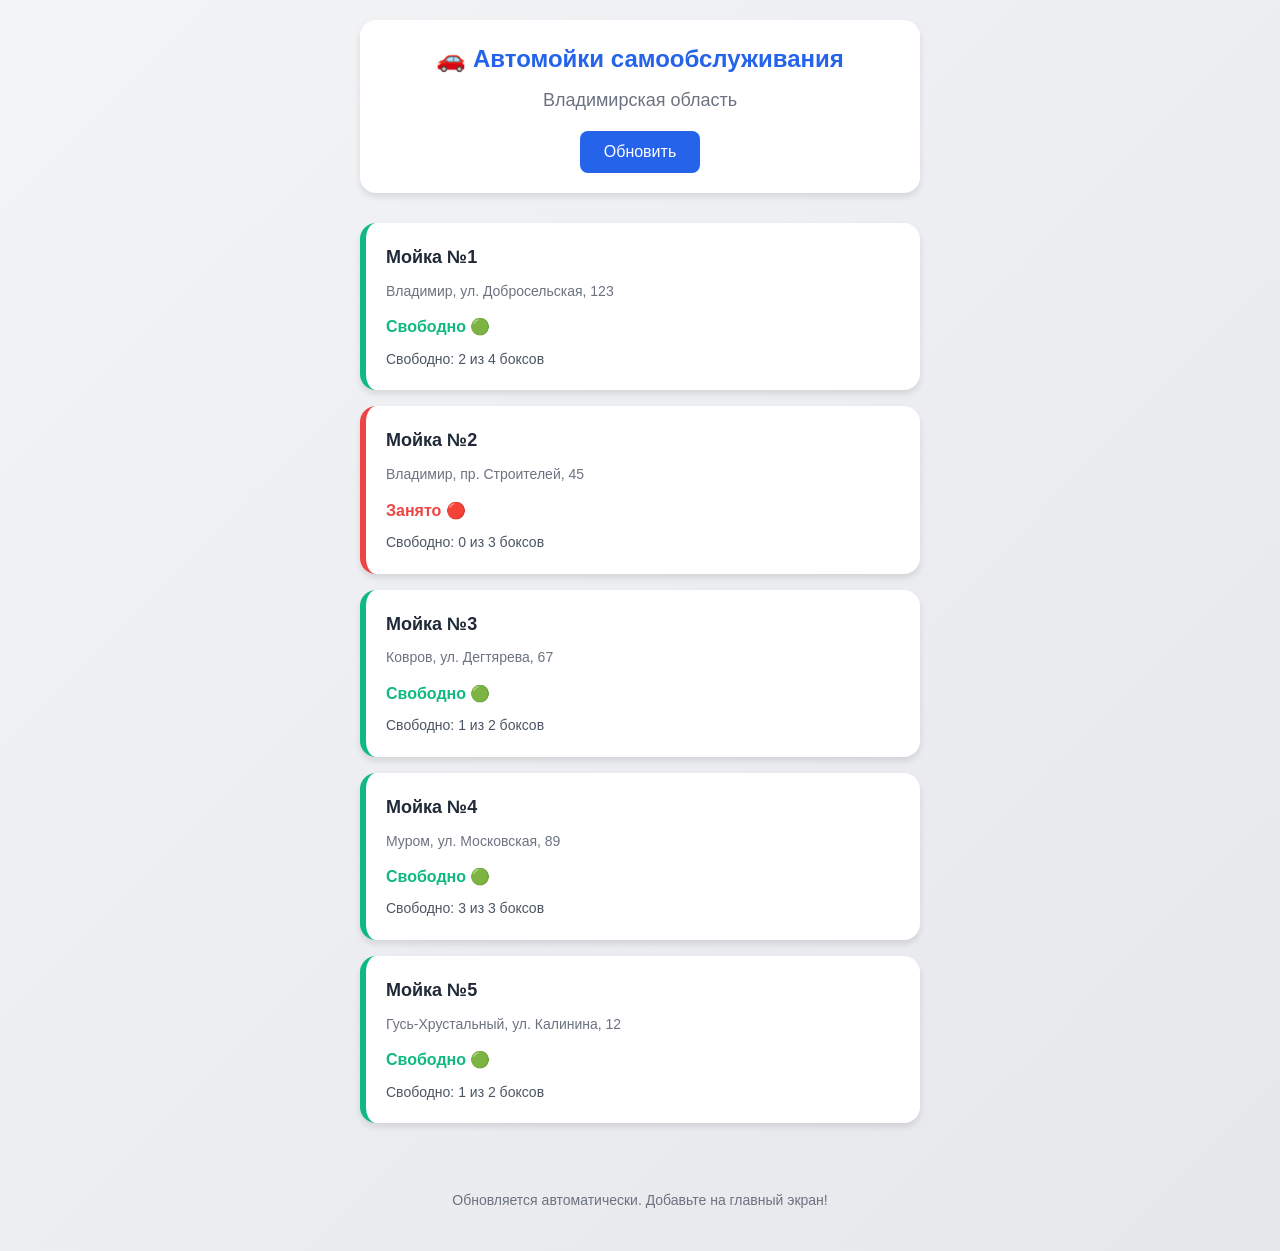
==== index.html @ cb2ee6a7 "First commit: Initial project upload First commit: Initial project upload" ====
<!DOCTYPE html>
<html lang="ru">
<head>
    <meta charset="UTF-8">
    <meta name="viewport" content="width=device-width, initial-scale=1.0">
    <title>Автомойки Владимирской области</title>
    <meta name="description" content="Статус автомоек самообслуживания в реальном времени">
    <link rel="stylesheet" href="styles.css">
    <link rel="manifest" href="manifest.json">
    <link rel="icon" href="data:image/svg+xml,<svg xmlns=%22http://www.w3.org/2000/svg%22 viewBox=%220 0 100 100%22><text y=%22.9em%22 font-size=%2290%22>🚗</text></svg>">
    <meta name="theme-color" content="#2563eb"/>
</head>
<body>
    <div class="container">
        <header>
            <h1>🚗 Автомойки самообслуживания</h1>
            <p class="subtitle">Владимирская область</p>
            <button id="refreshBtn">Обновить</button>
        </header>

        <main>
            <div id="loading">Загрузка данных...</div>
            <div id="error" class="hidden">Ошибка загрузки. Проверьте соединение.</div>
            <div id="washList"></div>
        </main>

        <footer>
            <p>Обновляется автоматически. Добавьте на главный экран!</p>
        </footer>
    </div>

    <script src="app.js"></script>
</body>
</html>
---- styles.css ----
* {
    margin: 0;
    padding: 0;
    box-sizing: border-box;
}

body {
    font-family: -apple-system, BlinkMacSystemFont, 'Segoe UI', Roboto, Oxygen, Ubuntu, Cantarell, sans-serif;
    background: linear-gradient(135deg, #f3f4f6 0%, #e5e7eb 100%);
    color: #1f2937;
    line-height: 1.6;
    min-height: 100vh;
}

.container {
    max-width: 600px;
    margin: 0 auto;
    padding: 20px;
    min-height: 100vh;
    display: flex;
    flex-direction: column;
}

header {
    text-align: center;
    margin-bottom: 30px;
    background: white;
    padding: 20px;
    border-radius: 16px;
    box-shadow: 0 4px 6px rgba(0, 0, 0, 0.1);
}

h1 {
    font-size: 24px;
    margin-bottom: 8px;
    color: #2563eb;
}

.subtitle {
    color: #6b7280;
    font-size: 18px;
    margin-bottom: 16px;
}

#refreshBtn {
    background: #2563eb;
    color: white;
    border: none;
    padding: 12px 24px;
    border-radius: 8px;
    font-size: 16px;
    cursor: pointer;
    transition: background 0.3s;
}

#refreshBtn:hover {
    background: #1d4ed8;
}

#refreshBtn:disabled {
    background: #9ca3af;
    cursor: not-allowed;
}

main {
    flex: 1;
}

#loading, #error {
    text-align: center;
    padding: 40px;
    background: white;
    border-radius: 16px;
    margin-bottom: 20px;
    box-shadow: 0 4px 6px rgba(0, 0, 0, 0.1);
}

#error {
    background: #fee2e2;
    color: #dc2626;
}

.hidden {
    display: none;
}

.wash-bay {
    background: white;
    padding: 20px;
    border-radius: 16px;
    margin-bottom: 16px;
    box-shadow: 0 4px 6px rgba(0, 0, 0, 0.1);
    border-left: 6px solid;
}

.wash-bay.free {
    border-left-color: #10b981;
}

.wash-bay.busy {
    border-left-color: #ef4444;
}

.wash-bay.unknown {
    border-left-color: #6b7280;
}

.wash-bay h3 {
    font-size: 18px;
    margin-bottom: 8px;
    color: #1f2937;
}

.wash-bay .address {
    color: #6b7280;
    margin-bottom: 12px;
    font-size: 14px;
}

.wash-bay .status {
    font-weight: bold;
    font-size: 16px;
    margin-bottom: 8px;
}

.wash-bay.free .status {
    color: #10b981;
}

.wash-bay.busy .status {
    color: #ef4444;
}

.wash-bay.unknown .status {
    color: #6b7280;
}

.wash-bay .bays {
    color: #4b5563;
    font-size: 14px;
}

footer {
    text-align: center;
    margin-top: 30px;
    padding: 20px;
    color: #6b7280;
    font-size: 14px;
}

@media (max-width: 480px) {
    .container {
        padding: 16px;
    }
    
    h1 {
        font-size: 20px;
    }
    
    .subtitle {
        font-size: 16px;
    }
    
    .wash-bay {
        padding: 16px;
    }
}
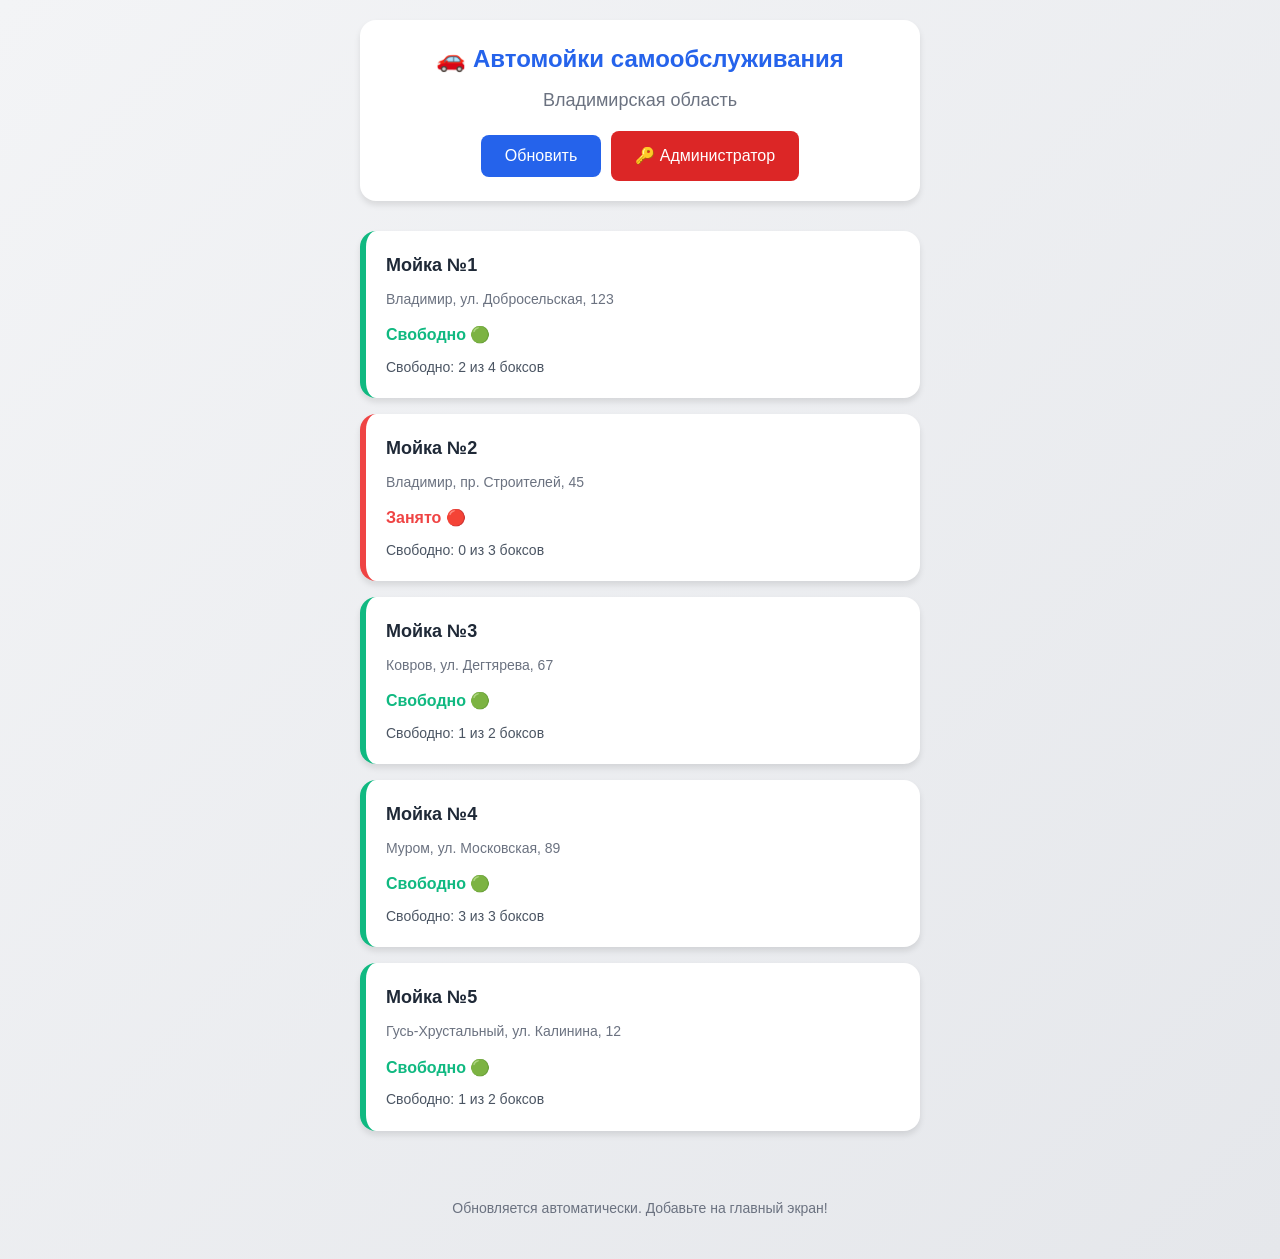
==== commit 86706ee8: "update branch" ====
--- a/index.html
+++ b/index.html
@@ -1,34 +1,37 @@
-<!DOCTYPE html>
-<html lang="ru">
-<head>
-    <meta charset="UTF-8">
-    <meta name="viewport" content="width=device-width, initial-scale=1.0">
-    <title>Автомойки Владимирской области</title>
-    <meta name="description" content="Статус автомоек самообслуживания в реальном времени">
-    <link rel="stylesheet" href="styles.css">
-    <link rel="manifest" href="manifest.json">
-    <link rel="icon" href="data:image/svg+xml,<svg xmlns=%22http://www.w3.org/2000/svg%22 viewBox=%220 0 100 100%22><text y=%22.9em%22 font-size=%2290%22>🚗</text></svg>">
-    <meta name="theme-color" content="#2563eb"/>
-</head>
-<body>
-    <div class="container">
-        <header>
-            <h1>🚗 Автомойки самообслуживания</h1>
-            <p class="subtitle">Владимирская область</p>
-            <button id="refreshBtn">Обновить</button>
-        </header>
-
-        <main>
-            <div id="loading">Загрузка данных...</div>
-            <div id="error" class="hidden">Ошибка загрузки. Проверьте соединение.</div>
-            <div id="washList"></div>
-        </main>
-
-        <footer>
-            <p>Обновляется автоматически. Добавьте на главный экран!</p>
-        </footer>
-    </div>
-
-    <script src="app.js"></script>
-</body>
-</html>
+<!DOCTYPE html>
+<html lang="ru">
+<head>
+    <meta charset="UTF-8">
+    <meta name="viewport" content="width=device-width, initial-scale=1.0">
+    <title>Автомойки Владимирской области</title>
+    <meta name="description" content="Статус автомоек самообслуживания в реальном времени">
+    <link rel="stylesheet" href="styles.css">
+    <link rel="manifest" href="manifest.json">
+    <link rel="icon" href="data:image/svg+xml,<svg xmlns=%22http://www.w3.org/2000/svg%22 viewBox=%220 0 100 100%22><text y=%22.9em%22 font-size=%2290%22>🚗</text></svg>">
+    <meta name="theme-color" content="#2563eb"/>
+</head>
+<body>
+    <div class="container">
+        <header>
+            <h1>🚗 Автомойки самообслуживания</h1>
+            <p class="subtitle">Владимирская область</p>
+            <div class="header-buttons">
+                <button id="refreshBtn">Обновить</button>
+                <a href="admin.html" class="admin-btn">🔑 Администратор</a>
+            </div>
+        </header>
+
+        <main>
+            <div id="loading">Загрузка данных...</div>
+            <div id="error" class="hidden">Ошибка загрузки. Проверьте соединение.</div>
+            <div id="washList"></div>
+        </main>
+
+        <footer>
+            <p>Обновляется автоматически. Добавьте на главный экран!</p>
+        </footer>
+    </div>
+
+    <script src="app.js"></script>
+</body>
+</html>
--- a/styles.css
+++ b/styles.css
@@ -1,167 +1,189 @@
-* {
-    margin: 0;
-    padding: 0;
-    box-sizing: border-box;
-}
-
-body {
-    font-family: -apple-system, BlinkMacSystemFont, 'Segoe UI', Roboto, Oxygen, Ubuntu, Cantarell, sans-serif;
-    background: linear-gradient(135deg, #f3f4f6 0%, #e5e7eb 100%);
-    color: #1f2937;
-    line-height: 1.6;
-    min-height: 100vh;
-}
-
-.container {
-    max-width: 600px;
-    margin: 0 auto;
-    padding: 20px;
-    min-height: 100vh;
-    display: flex;
-    flex-direction: column;
-}
-
-header {
-    text-align: center;
-    margin-bottom: 30px;
-    background: white;
-    padding: 20px;
-    border-radius: 16px;
-    box-shadow: 0 4px 6px rgba(0, 0, 0, 0.1);
-}
-
-h1 {
-    font-size: 24px;
-    margin-bottom: 8px;
-    color: #2563eb;
-}
-
-.subtitle {
-    color: #6b7280;
-    font-size: 18px;
-    margin-bottom: 16px;
-}
-
-#refreshBtn {
-    background: #2563eb;
-    color: white;
-    border: none;
-    padding: 12px 24px;
-    border-radius: 8px;
-    font-size: 16px;
-    cursor: pointer;
-    transition: background 0.3s;
-}
-
-#refreshBtn:hover {
-    background: #1d4ed8;
-}
-
-#refreshBtn:disabled {
-    background: #9ca3af;
-    cursor: not-allowed;
-}
-
-main {
-    flex: 1;
-}
-
-#loading, #error {
-    text-align: center;
-    padding: 40px;
-    background: white;
-    border-radius: 16px;
-    margin-bottom: 20px;
-    box-shadow: 0 4px 6px rgba(0, 0, 0, 0.1);
-}
-
-#error {
-    background: #fee2e2;
-    color: #dc2626;
-}
-
-.hidden {
-    display: none;
-}
-
-.wash-bay {
-    background: white;
-    padding: 20px;
-    border-radius: 16px;
-    margin-bottom: 16px;
-    box-shadow: 0 4px 6px rgba(0, 0, 0, 0.1);
-    border-left: 6px solid;
-}
-
-.wash-bay.free {
-    border-left-color: #10b981;
-}
-
-.wash-bay.busy {
-    border-left-color: #ef4444;
-}
-
-.wash-bay.unknown {
-    border-left-color: #6b7280;
-}
-
-.wash-bay h3 {
-    font-size: 18px;
-    margin-bottom: 8px;
-    color: #1f2937;
-}
-
-.wash-bay .address {
-    color: #6b7280;
-    margin-bottom: 12px;
-    font-size: 14px;
-}
-
-.wash-bay .status {
-    font-weight: bold;
-    font-size: 16px;
-    margin-bottom: 8px;
-}
-
-.wash-bay.free .status {
-    color: #10b981;
-}
-
-.wash-bay.busy .status {
-    color: #ef4444;
-}
-
-.wash-bay.unknown .status {
-    color: #6b7280;
-}
-
-.wash-bay .bays {
-    color: #4b5563;
-    font-size: 14px;
-}
-
-footer {
-    text-align: center;
-    margin-top: 30px;
-    padding: 20px;
-    color: #6b7280;
-    font-size: 14px;
-}
-
-@media (max-width: 480px) {
-    .container {
-        padding: 16px;
-    }
-    
-    h1 {
-        font-size: 20px;
-    }
-    
-    .subtitle {
-        font-size: 16px;
-    }
-    
-    .wash-bay {
-        padding: 16px;
-    }
-}
+* {
+    margin: 0;
+    padding: 0;
+    box-sizing: border-box;
+}
+
+body {
+    font-family: -apple-system, BlinkMacSystemFont, 'Segoe UI', Roboto, Oxygen, Ubuntu, Cantarell, sans-serif;
+    background: linear-gradient(135deg, #f3f4f6 0%, #e5e7eb 100%);
+    color: #1f2937;
+    line-height: 1.6;
+    min-height: 100vh;
+}
+
+.container {
+    max-width: 600px;
+    margin: 0 auto;
+    padding: 20px;
+    min-height: 100vh;
+    display: flex;
+    flex-direction: column;
+}
+
+header {
+    text-align: center;
+    margin-bottom: 30px;
+    background: white;
+    padding: 20px;
+    border-radius: 16px;
+    box-shadow: 0 4px 6px rgba(0, 0, 0, 0.1);
+}
+
+h1 {
+    font-size: 24px;
+    margin-bottom: 8px;
+    color: #2563eb;
+}
+
+.subtitle {
+    color: #6b7280;
+    font-size: 18px;
+    margin-bottom: 16px;
+}
+
+#refreshBtn {
+    background: #2563eb;
+    color: white;
+    border: none;
+    padding: 12px 24px;
+    border-radius: 8px;
+    font-size: 16px;
+    cursor: pointer;
+    transition: background 0.3s;
+}
+
+#refreshBtn:hover {
+    background: #1d4ed8;
+}
+
+#refreshBtn:disabled {
+    background: #9ca3af;
+    cursor: not-allowed;
+}
+
+.header-buttons {
+    display: flex;
+    gap: 10px;
+    justify-content: center;
+    align-items: center;
+    flex-wrap: wrap;
+}
+
+.admin-btn {
+    background: #dc2626;
+    color: white;
+    padding: 12px 24px;
+    border-radius: 8px;
+    font-size: 16px;
+    text-decoration: none;
+    transition: background 0.3s;
+}
+
+.admin-btn:hover {
+    background: #b91c1c;
+}
+
+main {
+    flex: 1;
+}
+
+#loading, #error {
+    text-align: center;
+    padding: 40px;
+    background: white;
+    border-radius: 16px;
+    margin-bottom: 20px;
+    box-shadow: 0 4px 6px rgba(0, 0, 0, 0.1);
+}
+
+#error {
+    background: #fee2e2;
+    color: #dc2626;
+}
+
+.hidden {
+    display: none;
+}
+
+.wash-bay {
+    background: white;
+    padding: 20px;
+    border-radius: 16px;
+    margin-bottom: 16px;
+    box-shadow: 0 4px 6px rgba(0, 0, 0, 0.1);
+    border-left: 6px solid;
+}
+
+.wash-bay.free {
+    border-left-color: #10b981;
+}
+
+.wash-bay.busy {
+    border-left-color: #ef4444;
+}
+
+.wash-bay.unknown {
+    border-left-color: #6b7280;
+}
+
+.wash-bay h3 {
+    font-size: 18px;
+    margin-bottom: 8px;
+    color: #1f2937;
+}
+
+.wash-bay .address {
+    color: #6b7280;
+    margin-bottom: 12px;
+    font-size: 14px;
+}
+
+.wash-bay .status {
+    font-weight: bold;
+    font-size: 16px;
+    margin-bottom: 8px;
+}
+
+.wash-bay.free .status {
+    color: #10b981;
+}
+
+.wash-bay.busy .status {
+    color: #ef4444;
+}
+
+.wash-bay.unknown .status {
+    color: #6b7280;
+}
+
+.wash-bay .bays {
+    color: #4b5563;
+    font-size: 14px;
+}
+
+footer {
+    text-align: center;
+    margin-top: 30px;
+    padding: 20px;
+    color: #6b7280;
+    font-size: 14px;
+}
+
+@media (max-width: 480px) {
+    .container {
+        padding: 16px;
+    }
+    
+    h1 {
+        font-size: 20px;
+    }
+    
+    .subtitle {
+        font-size: 16px;
+    }
+    
+    .wash-bay {
+        padding: 16px;
+    }
+}
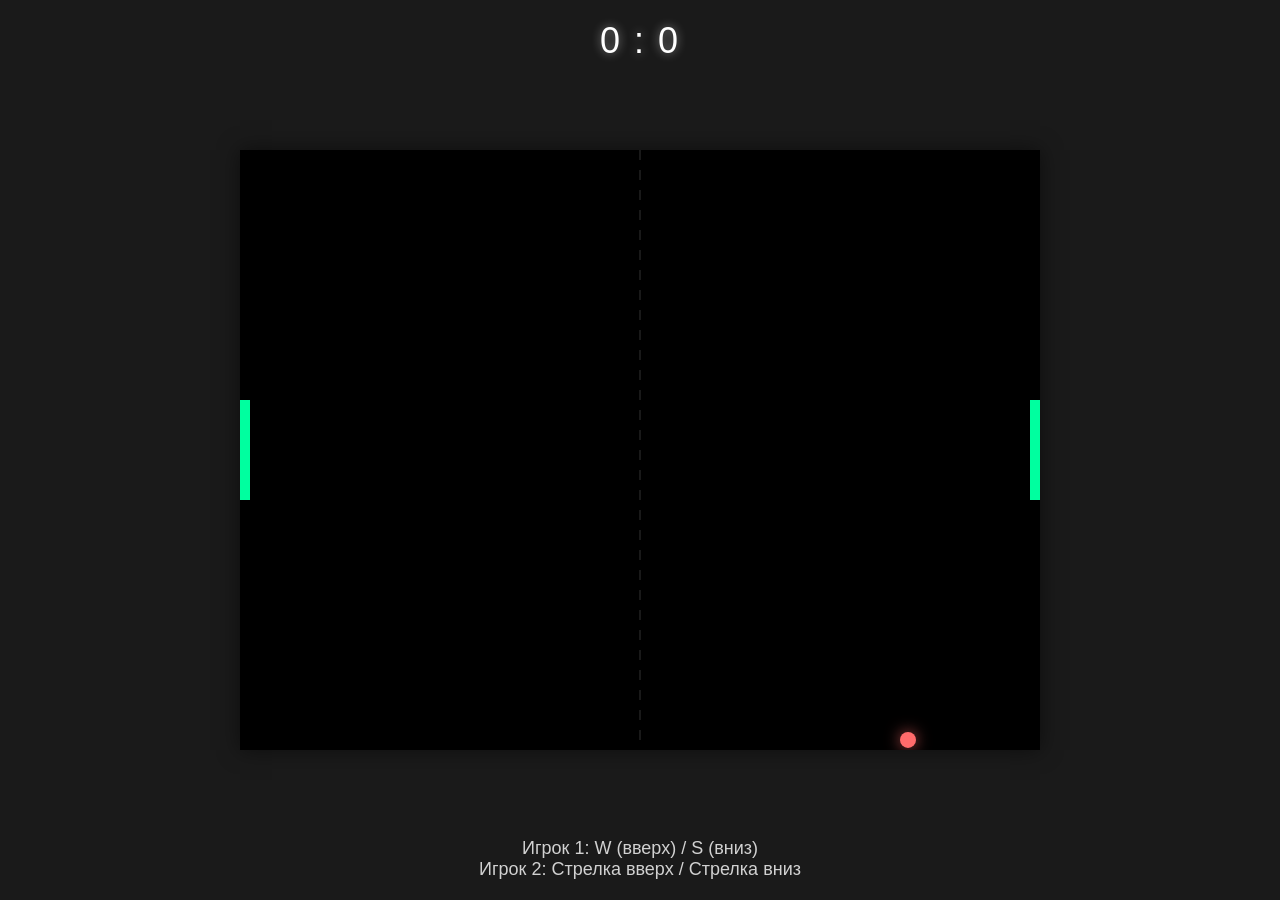
==== commit ef74efd9: "Fix game launch issue by replacing car wash app with Pong game implementation - Replaced entire HTML" ====
--- a/index.html
+++ b/index.html
@@ -2,36 +2,174 @@
 <html lang="ru">
 <head>
     <meta charset="UTF-8">
-    <meta name="viewport" content="width=device-width, initial-scale=1.0">
-    <title>Автомойки Владимирской области</title>
-    <meta name="description" content="Статус автомоек самообслуживания в реальном времени">
-    <link rel="stylesheet" href="styles.css">
-    <link rel="manifest" href="manifest.json">
-    <link rel="icon" href="data:image/svg+xml,<svg xmlns=%22http://www.w3.org/2000/svg%22 viewBox=%220 0 100 100%22><text y=%22.9em%22 font-size=%2290%22>🚗</text></svg>">
-    <meta name="theme-color" content="#2563eb"/>
+    <title>Пинг Понг</title>
+    <style>
+        body {
+            margin: 0;
+            display: flex;
+            justify-content: center;
+            align-items: center;
+            height: 100vh;
+            background-color: #1a1a1a;
+            font-family: Arial, sans-serif;
+            color: white;
+        }
+        #score {
+            position: absolute;
+            top: 20px;
+            width: 100%;
+            text-align: center;
+            font-size: 36px;
+            letter-spacing: 2px;
+            text-shadow: 0 0 10px rgba(255,255,255,0.5);
+        }
+        canvas {
+            background-color: #000;
+            display: block;
+            box-shadow: 0 0 20px rgba(0,0,0,0.5);
+        }
+        .instructions {
+            position: absolute;
+            bottom: 20px;
+            text-align: center;
+            width: 100%;
+            font-size: 18px;
+            opacity: 0.8;
+        }
+    </style>
 </head>
 <body>
-    <div class="container">
-        <header>
-            <h1>🚗 Автомойки самообслуживания</h1>
-            <p class="subtitle">Владимирская область</p>
-            <div class="header-buttons">
-                <button id="refreshBtn">Обновить</button>
-                <a href="admin.html" class="admin-btn">🔑 Администратор</a>
-            </div>
-        </header>
-
-        <main>
-            <div id="loading">Загрузка данных...</div>
-            <div id="error" class="hidden">Ошибка загрузки. Проверьте соединение.</div>
-            <div id="washList"></div>
-        </main>
-
-        <footer>
-            <p>Обновляется автоматически. Добавьте на главный экран!</p>
-        </footer>
+    <div id="score">0 : 0</div>
+    <canvas id="gameCanvas" width="800" height="600"></canvas>
+    <div class="instructions">
+        Игрок 1: W (вверх) / S (вниз)<br>
+        Игрок 2: Стрелка вверх / Стрелка вниз
     </div>
-
-    <script src="app.js"></script>
+    <script>
+        const canvas = document.getElementById('gameCanvas');
+        const ctx = canvas.getContext('2d');
+        const scoreDiv = document.getElementById('score');
+        
+        // Константы
+        const PADDLE_WIDTH = 10;
+        const PADDLE_HEIGHT = 100;
+        const PADDLE_SPEED = 6;
+        const BALL_RADIUS = 8;
+        let ballSpeedX = 4; // Будет установлен после счета
+        let ballSpeedY = 4;
+        
+        // Состояние игры
+        let leftPaddleY = (canvas.height - PADDLE_HEIGHT) / 2;
+        let rightPaddleY = (canvas.height - PADDLE_HEIGHT) / 2;
+        let ballX = canvas.width / 2;
+        let ballY = canvas.height / 2;
+        let leftScore = 0;
+        let rightScore = 0;
+        
+        // Отслеживание нажатых клавиш
+        const keys = {};
+        window.addEventListener('keydown', e => keys[e.key] = true);
+        window.addEventListener('keyup', e => keys[e.key] = false);
+        
+        // Обновление счета
+        function updateScore() {
+            scoreDiv.textContent = `${leftScore} : ${rightScore}`;
+        }
+        
+        // Сброс позиции мяча
+        function resetBall() {
+            ballX = canvas.width / 2;
+            ballY = canvas.height / 2;
+            // Случайное вертикальное направление после счета
+            ballSpeedY = (Math.random() > 0.5 ? 1 : -1) * (3 + Math.random() * 2);
+        }
+        
+        // Основной игровой цикл
+        function gameLoop() {
+            // Очистка канваса
+            ctx.clearRect(0, 0, canvas.width, canvas.height);
+            
+            // Движение ракеток
+            if (keys['w'] || keys['W']) leftPaddleY -= PADDLE_SPEED;
+            if (keys['s'] || keys['S']) leftPaddleY += PADDLE_SPEED;
+            if (keys['ArrowUp']) rightPaddleY -= PADDLE_SPEED;
+            if (keys['ArrowDown']) rightPaddleY += PADDLE_SPEED;
+            
+            // Ограничение движения ракеток по канвасу
+            leftPaddleY = Math.max(0, Math.min(canvas.height - PADDLE_HEIGHT, leftPaddleY));
+            rightPaddleY = Math.max(0, Math.min(canvas.height - PADDLE_HEIGHT, rightPaddleY));
+            
+            // Движение мяча
+            ballX += ballSpeedX;
+            ballY += ballSpeedY;
+            
+            // Отскок от верхней и нижней границ
+            if (ballY - BALL_RADIUS < 0 || ballY + BALL_RADIUS > canvas.height) {
+                ballSpeedY = -ballSpeedY;
+            }
+            
+            // Проверка столкновения с левой ракеткой
+            if (ballX - BALL_RADIUS < PADDLE_WIDTH) {
+                if (ballY > leftPaddleY && ballY < leftPaddleY + PADDLE_HEIGHT) {
+                    ballSpeedX = -ballSpeedX * 1.05; // Небольшое ускорение после отскока
+                    // Добавляем эффект в зависимости от места попадания
+                    const hitPos = (ballY - (leftPaddleY + PADDLE_HEIGHT/2)) / (PADDLE_HEIGHT/2);
+                    ballSpeedY += hitPos * 2;
+                } else {
+                    // Очко для правого игрока
+                    rightScore++;
+                    updateScore();
+                    ballSpeedX = 4; // Мяч движется влево к левому игроку
+                    resetBall();
+                }
+            }
+            
+            // Проверка столкновения с правой ракеткой
+            if (ballX + BALL_RADIUS > canvas.width - PADDLE_WIDTH) {
+                if (ballY > rightPaddleY && ballY < rightPaddleY + PADDLE_HEIGHT) {
+                    ballSpeedX = -ballSpeedX * 1.05;
+                    const hitPos = (ballY - (rightPaddleY + PADDLE_HEIGHT/2)) / (PADDLE_HEIGHT/2);
+                    ballSpeedY += hitPos * 2;
+                } else {
+                    // Очко для левого игрока
+                    leftScore++;
+                    updateScore();
+                    ballSpeedX = -4; // Мяч движется вправо к правому игроку
+                    resetBall();
+                }
+            }
+            
+            // Отрисовка ракеток
+            ctx.fillStyle = '#00ff9f';
+            ctx.fillRect(0, leftPaddleY, PADDLE_WIDTH, PADDLE_HEIGHT);
+            ctx.fillRect(canvas.width - PADDLE_WIDTH, rightPaddleY, PADDLE_WIDTH, PADDLE_HEIGHT);
+            
+            // Отрисовка мяча с эффектом свечения
+            ctx.beginPath();
+            ctx.arc(ballX, ballY, BALL_RADIUS, 0, Math.PI * 2);
+            ctx.fillStyle = '#ff6b6b';
+            ctx.shadowColor = 'rgba(255, 107, 107, 0.7)';
+            ctx.shadowBlur = 15;
+            ctx.fill();
+            ctx.shadowBlur = 0; // Сброс тени для остальных элементов
+            
+            // Центральная линия
+            ctx.beginPath();
+            ctx.setLineDash([10, 10]);
+            ctx.moveTo(canvas.width / 2, 0);
+            ctx.lineTo(canvas.width / 2, canvas.height);
+            ctx.strokeStyle = 'rgba(255,255,255,0.2)';
+            ctx.stroke();
+            ctx.setLineDash([]);
+            
+            // Запрос следующего кадра
+            requestAnimationFrame(gameLoop);
+        }
+        
+        // Запуск игры
+        updateScore();
+        resetBall();
+        gameLoop();
+    </script>
 </body>
 </html>
